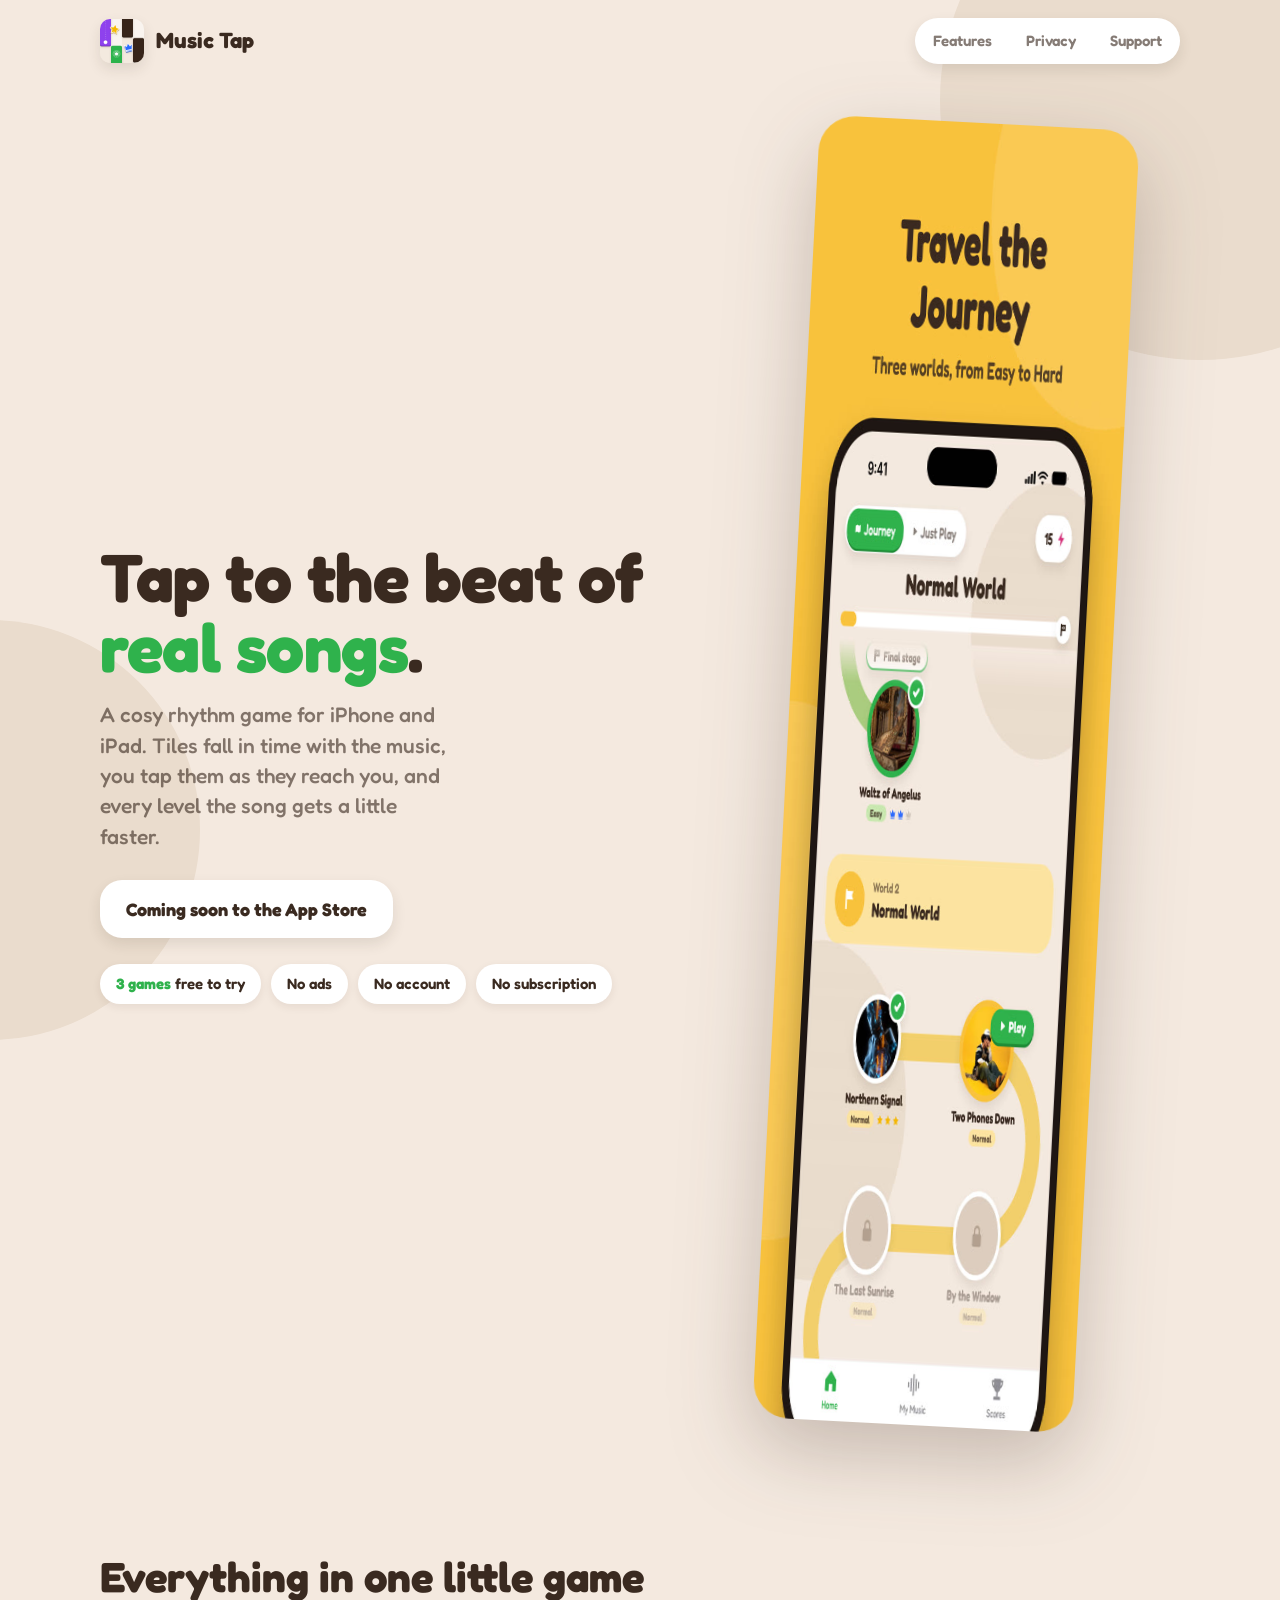
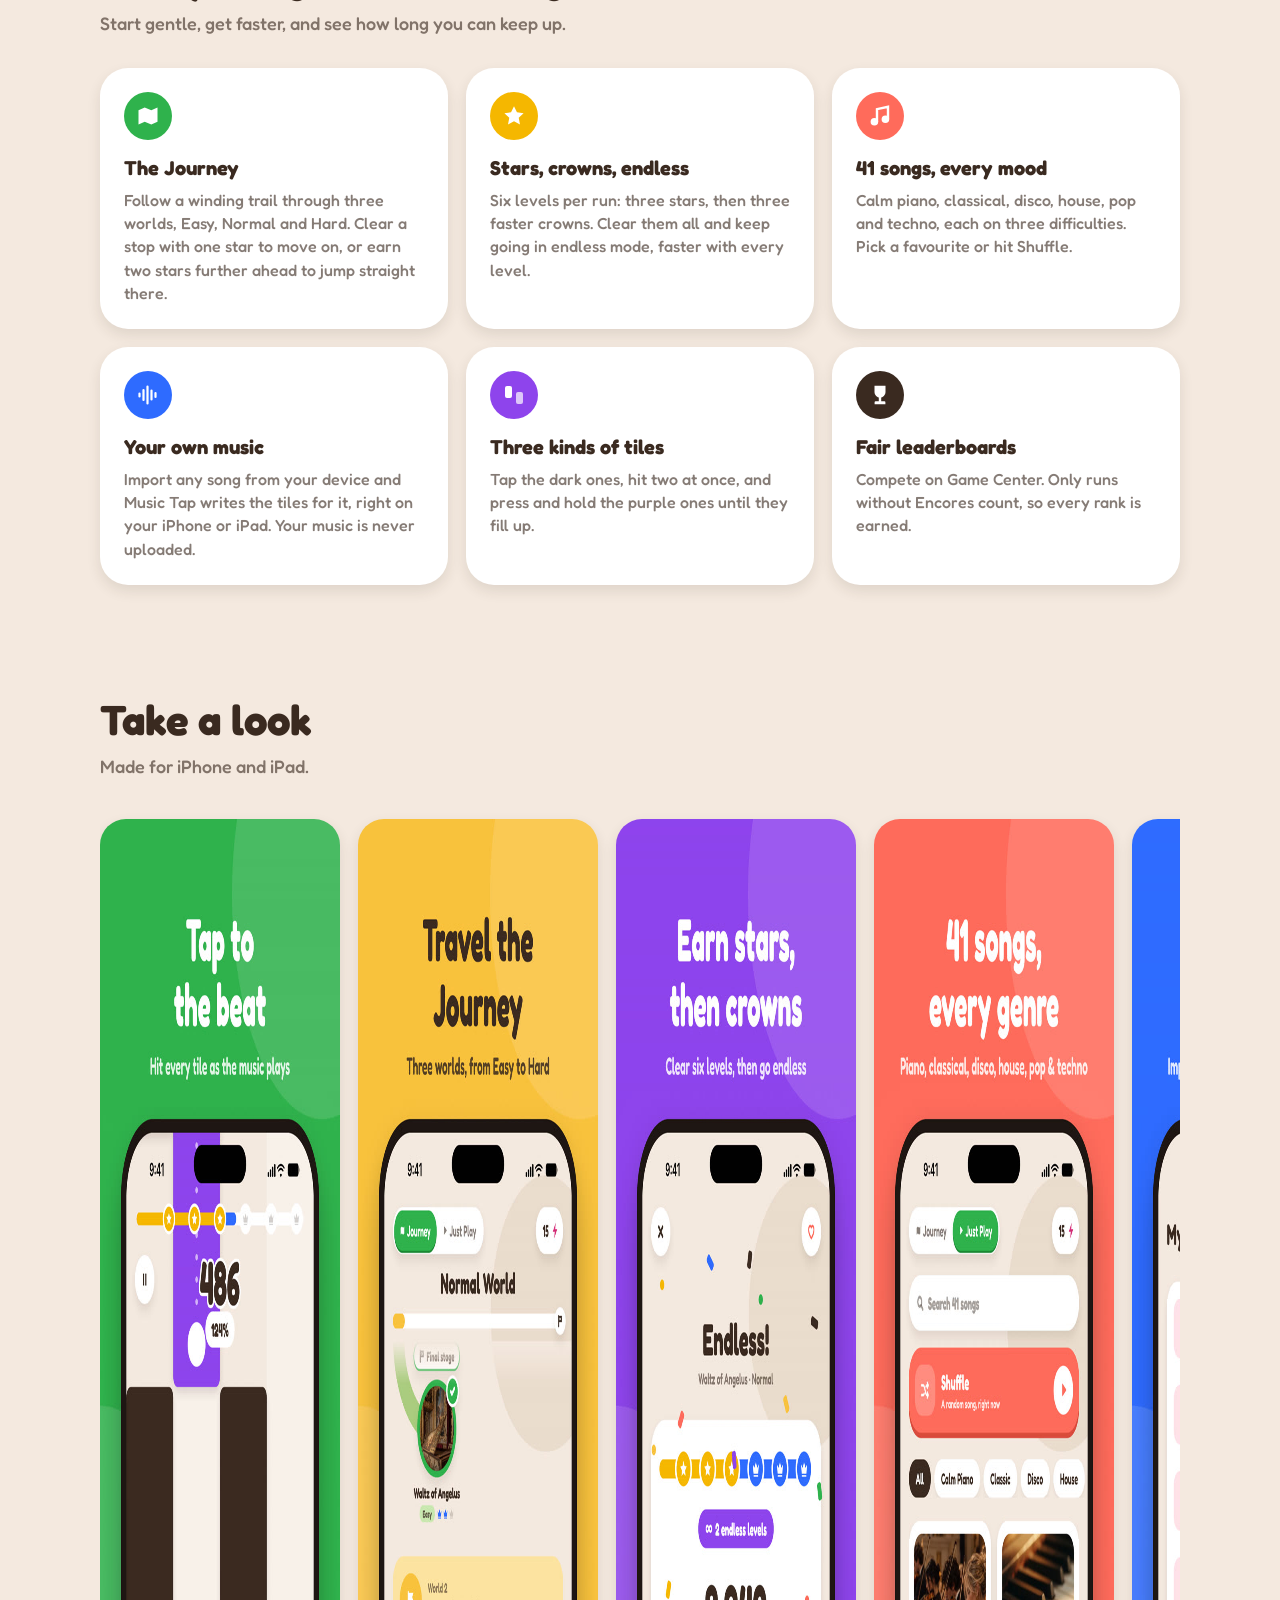
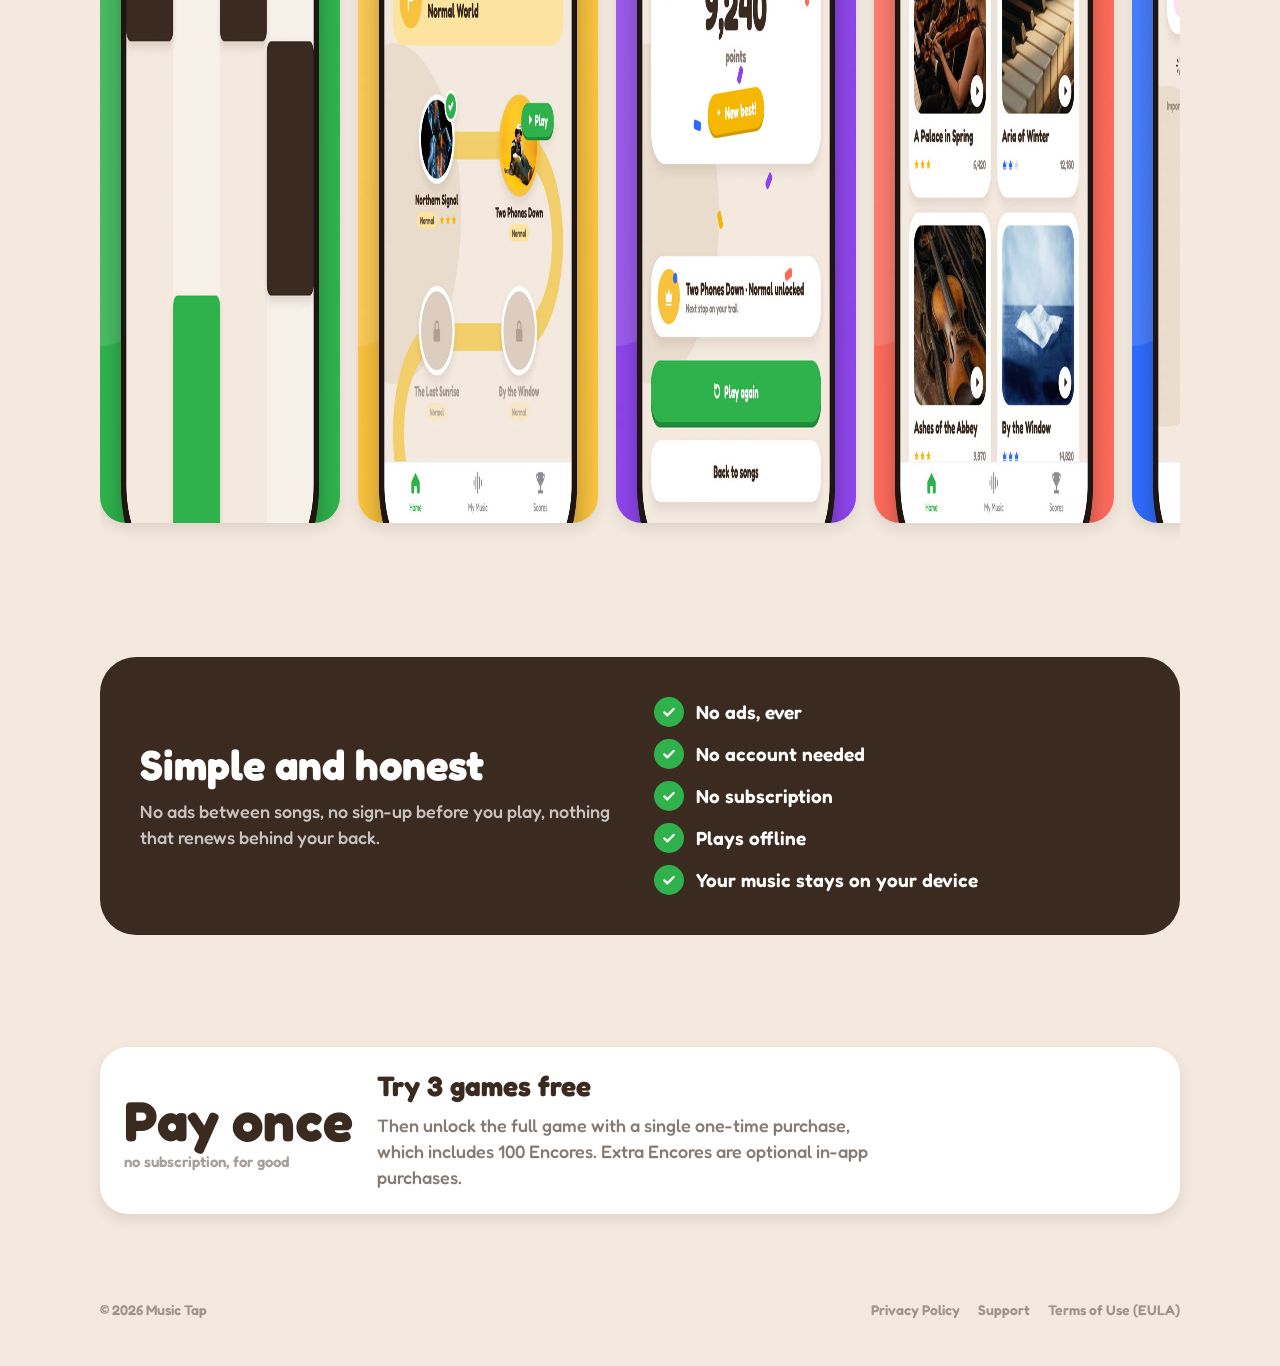
==== index.html @ 6f584c36 "Music Tap website: landing page, privacy policy and support Co-Authored-By: Claude Opus 5.5 <noreply" ====
<!doctype html>
<html lang="en-GB">
<head>
  <meta charset="utf-8">
  <meta name="viewport" content="width=device-width, initial-scale=1">
  <title>Music Tap — tap to the beat of real songs</title>
  <meta name="description" content="Music Tap is a rhythm game for iPhone and iPad: tap the tiles to the beat of real songs, travel the Journey through three worlds and play your own music. No ads, no account, no subscription.">
  <meta property="og:title" content="Music Tap — tap to the beat of real songs">
  <meta property="og:description" content="A rhythm game for iPhone and iPad. 41 songs, three worlds, your own music. No ads, no account, no subscription.">
  <meta property="og:image" content="/assets/icon-512.png">
  <meta name="theme-color" content="#F4E9DF">
  <link rel="icon" href="/assets/favicon.png">
  <link rel="apple-touch-icon" href="/assets/apple-touch-icon.png">
  <link rel="preconnect" href="https://fonts.googleapis.com">
  <link rel="preconnect" href="https://fonts.gstatic.com" crossorigin>
  <link href="https://fonts.googleapis.com/css2?family=Fredoka:wght@500;600;700&display=swap" rel="stylesheet">
  <link rel="stylesheet" href="/styles.css">
</head>
<body>
  <div class="blob" style="width:520px;height:520px;right:-180px;top:-160px"></div>
  <div class="blob" style="width:420px;height:420px;left:-220px;top:620px"></div>

  <header class="wrap top">
    <a class="brand" href="/"><img src="/assets/icon-512.png" alt=""><span>Music Tap</span></a>
    <nav class="nav" aria-label="Main">
      <a href="#features">Features</a>
      <a href="/privacy">Privacy</a>
      <a href="/support">Support</a>
    </nav>
  </header>

  <main>
    <section class="wrap hero">
      <div>
        <h1>Tap to the beat of <em>real songs</em>.</h1>
        <p class="lead">A cosy rhythm game for iPhone and iPad. Tiles fall in time with the music, you tap them as they reach you, and every level the song gets a little faster.</p>
        <div class="cta">
          <!-- Once the app is live: replace this span with
               <a class="btn" href="https://apps.apple.com/app/idXXXXXXXXXX">Download on the App Store</a> -->
          <span class="btn soon" aria-label="Coming soon to the App Store">Coming soon to the App Store</span>
        </div>
        <div class="pills">
          <span class="pill"><b>3 games</b> free to try</span>
          <span class="pill">No ads</span>
          <span class="pill">No account</span>
          <span class="pill">No subscription</span>
        </div>
      </div>
      <div class="phone"><img src="/assets/screen-2.jpg" alt="Music Tap's Journey: a winding trail of songs through the Easy and Normal worlds" width="600" height="1304"></div>
    </section>

    <section class="wrap" id="features">
      <h2>Everything in one little game</h2>
      <p class="sub">Start gentle, get faster, and see how long you can keep up.</p>
      <div class="grid">
        <article class="card">
          <div class="icon" style="background:var(--green)"><svg viewBox="0 0 24 24" fill="currentColor" aria-hidden="true"><path d="M2.5 6.2l6.2-2.6 6.6 2.6 6.2-2.6v14.2l-6.2 2.6-6.6-2.6-6.2 2.6z"/></svg></div>
          <h3>The Journey</h3>
          <p>Follow a winding trail through three worlds, Easy, Normal and Hard. Clear a stop with one star to move on, or earn two stars further ahead to jump straight there.</p>
        </article>
        <article class="card">
          <div class="icon" style="background:var(--gold)"><svg viewBox="0 0 24 24" fill="currentColor" aria-hidden="true"><path d="M12 2.3l2.95 6.05 6.65.85-4.88 4.62 1.27 6.6L12 17.2l-5.99 3.22 1.27-6.6L2.4 9.2l6.65-.85z"/></svg></div>
          <h3>Stars, crowns, endless</h3>
          <p>Six levels per run: three stars, then three faster crowns. Clear them all and keep going in endless mode, faster with every level.</p>
        </article>
        <article class="card">
          <div class="icon" style="background:var(--coral)"><svg viewBox="0 0 24 24" fill="none" stroke="currentColor" stroke-width="2.4" stroke-linecap="round" aria-hidden="true"><path d="M9 17.5V5.2l11-2.4v12.3"/><circle cx="6.4" cy="17.8" r="2.6" fill="currentColor"/><circle cx="17.4" cy="15.3" r="2.6" fill="currentColor"/></svg></div>
          <h3>41 songs, every mood</h3>
          <p>Calm piano, classical, disco, house, pop and techno, each on three difficulties. Pick a favourite or hit Shuffle.</p>
        </article>
        <article class="card">
          <div class="icon" style="background:var(--blue)"><svg viewBox="0 0 24 24" fill="none" stroke="currentColor" stroke-width="2.2" stroke-linecap="round" aria-hidden="true"><path d="M3.5 10.5v3M7.5 7v10M11.5 3.5v17M15.5 7.5v9M19.5 10v4"/></svg></div>
          <h3>Your own music</h3>
          <p>Import any song from your device and Music Tap writes the tiles for it, right on your iPhone or iPad. Your music is never uploaded.</p>
        </article>
        <article class="card">
          <div class="icon" style="background:var(--purple)"><svg viewBox="0 0 24 24" fill="currentColor" aria-hidden="true"><rect x="3" y="3" width="7" height="12" rx="2"/><rect x="14" y="9" width="7" height="12" rx="2" opacity=".7"/></svg></div>
          <h3>Three kinds of tiles</h3>
          <p>Tap the dark ones, hit two at once, and press and hold the purple ones until they fill up.</p>
        </article>
        <article class="card">
          <div class="icon" style="background:var(--ink)"><svg viewBox="0 0 24 24" fill="currentColor" aria-hidden="true"><path d="M6.5 2.8h11v6.4a5.5 5.5 0 0 1-11 0zM10.8 14.4h2.4v3.8h-2.4zM7.6 18.3h8.8a1 1 0 0 1 1 1v1.9H6.6v-1.9a1 1 0 0 1 1-1z"/></svg></div>
          <h3>Fair leaderboards</h3>
          <p>Compete on Game Center. Only runs without Encores count, so every rank is earned.</p>
        </article>
      </div>
    </section>

    <section class="wrap" aria-label="Screenshots">
      <h2>Take a look</h2>
      <p class="sub">Made for iPhone and iPad.</p>
      <div class="shots">
        <img src="/assets/screen-1.jpg" alt="Gameplay: tap to the beat" width="600" height="1304" loading="lazy">
        <img src="/assets/screen-2.jpg" alt="The Journey through three worlds" width="600" height="1304" loading="lazy">
        <img src="/assets/screen-3.jpg" alt="Results: earn stars, then crowns" width="600" height="1304" loading="lazy">
        <img src="/assets/screen-4.jpg" alt="Just Play: 41 songs in every genre" width="600" height="1304" loading="lazy">
        <img src="/assets/screen-5.jpg" alt="My Music: play your own songs" width="600" height="1304" loading="lazy">
      </div>
    </section>

    <section class="wrap">
      <div class="band">
        <div>
          <h2>Simple and honest</h2>
          <p class="sub">No ads between songs, no sign-up before you play, nothing that renews behind your back.</p>
        </div>
        <ul class="checks">
          <li>No ads, ever</li>
          <li>No account needed</li>
          <li>No subscription</li>
          <li>Plays offline</li>
          <li>Your music stays on your device</li>
        </ul>
      </div>
    </section>

    <section class="wrap">
      <div class="card price">
        <div class="big">Pay once<small>no subscription, for good</small></div>
        <div>
          <h2 style="font-size:28px">Try 3 games free</h2>
          <p class="sub" style="margin:0">Then unlock the full game with a single one-time purchase, which includes 100 Encores. Extra Encores are optional in-app purchases.</p>
        </div>
      </div>
    </section>
  </main>

  <footer class="wrap">
    <span>© 2026 Music Tap</span>
    <nav aria-label="Legal">
      <a href="/privacy">Privacy Policy</a>
      <a href="/support">Support</a>
      <a href="https://www.apple.com/legal/internet-services/itunes/dev/stdeula/">Terms of Use (EULA)</a>
    </nav>
  </footer>
</body>
</html>
---- styles.css ----
/* Music Tap — the app's "Song Trail" look: warm sand, ink text, Fredoka, white rounded cards, chunky green 3D buttons. */
:root {
  color-scheme: light;
  --sand: #F4E9DF;
  --blob: #EADCCD;
  --ink: #3A2A20;
  --ink-2: rgba(58, 42, 32, 0.62);
  --ink-3: rgba(58, 42, 32, 0.45);
  --white: #FFFFFF;
  --green: #2FB24C;
  --green-edge: #1F8A37;
  --coral: #FF6B5B;
  --yellow: #F9C23C;
  --purple: #8E44EC;
  --blue: #2E6BFF;
  --gold: #F5B700;
  --encore: #D6307B;
  --shadow: 0 6px 14px rgba(59, 41, 31, 0.11);
  --radius: 28px;
}

* { box-sizing: border-box; }
html { -webkit-text-size-adjust: 100%; scroll-behavior: smooth; }
body {
  margin: 0;
  background: var(--sand);
  color: var(--ink);
  font-family: "Fredoka", ui-rounded, system-ui, sans-serif;
  font-weight: 500;
  line-height: 1.45;
  overflow-x: hidden;
}
img { max-width: 100%; display: block; }
a { color: inherit; }

/* decorative soft circles, like the app's backdrop */
.blob { position: absolute; border-radius: 50%; background: var(--blob); z-index: -1; pointer-events: none; }

.wrap { width: min(1080px, 100% - 32px); margin-inline: auto; }

/* header */
.top { display: flex; align-items: center; justify-content: space-between; gap: 16px; padding: 18px 0; }
.brand { display: flex; align-items: center; gap: 12px; text-decoration: none; font-weight: 700; font-size: 22px; }
.brand img { width: 44px; height: 44px; border-radius: 10px; box-shadow: var(--shadow); }
.nav { display: flex; gap: 6px; background: var(--white); padding: 4px; border-radius: 999px; box-shadow: var(--shadow); }
.nav a { text-decoration: none; font-weight: 600; font-size: 15px; color: var(--ink-2); padding: 8px 14px; border-radius: 999px; }
.nav a:hover, .nav a[aria-current="page"] { background: var(--green); color: var(--white); }

/* hero */
.hero { position: relative; display: grid; grid-template-columns: 1.1fr 0.9fr; gap: 40px; align-items: center; padding: 40px 0 72px; }
.hero h1 { font-size: clamp(40px, 6vw, 68px); line-height: 1.02; margin: 0 0 18px; font-weight: 700; letter-spacing: -0.5px; }
.hero h1 em { font-style: normal; color: var(--green); }
.hero p.lead { font-size: clamp(18px, 2.2vw, 21px); color: var(--ink-2); margin: 0 0 28px; max-width: 30ch; }
.hero .phone { justify-self: center; width: min(320px, 80vw); transform: rotate(3deg); filter: drop-shadow(0 30px 40px rgba(59, 41, 31, 0.25)); }
.hero .phone img { border-radius: 36px; }

.cta { display: flex; flex-wrap: wrap; align-items: center; gap: 14px; }
.btn {
  display: inline-flex; align-items: center; gap: 10px; text-decoration: none;
  background: var(--green); color: var(--white); font-weight: 700; font-size: 18px;
  padding: 0 26px; height: 58px; border-radius: 22px; box-shadow: 0 5px 0 var(--green-edge);
  transition: transform .15s ease;
}
.btn:hover { transform: translateY(-2px); }
.btn:active { transform: translateY(3px); box-shadow: 0 2px 0 var(--green-edge); }
.btn.soon { background: var(--white); color: var(--ink); box-shadow: var(--shadow); cursor: default; }
.btn.soon:hover { transform: none; }
.note { color: var(--ink-3); font-size: 14px; font-weight: 600; }

/* pills */
.pills { display: flex; flex-wrap: wrap; gap: 10px; margin-top: 26px; }
.pill { background: var(--white); border-radius: 999px; padding: 9px 16px; font-weight: 600; font-size: 15px; box-shadow: 0 3px 8px rgba(59, 41, 31, 0.08); }
.pill b { color: var(--green); }

/* sections */
section { padding: 56px 0; }
h2 { font-size: clamp(30px, 4vw, 42px); margin: 0 0 10px; font-weight: 700; line-height: 1.1; }
.sub { color: var(--ink-2); font-size: 18px; margin: 0 0 32px; max-width: 52ch; }

.grid { display: grid; grid-template-columns: repeat(3, 1fr); gap: 18px; }
.card { background: var(--white); border-radius: var(--radius); padding: 24px; box-shadow: var(--shadow); }
.card h3 { margin: 14px 0 6px; font-size: 20px; font-weight: 700; }
.card p { margin: 0; color: var(--ink-2); }
.icon { width: 48px; height: 48px; border-radius: 50%; display: grid; place-items: center; color: var(--white); }
.icon svg { width: 24px; height: 24px; }

/* screenshot strip */
.shots { display: flex; gap: 18px; overflow-x: auto; padding: 8px 4px 22px; scroll-snap-type: x mandatory; scrollbar-width: thin; }
.shots img { width: 240px; flex: none; border-radius: 26px; box-shadow: var(--shadow); scroll-snap-align: start; }

/* honest band */
.band { background: var(--ink); color: var(--white); border-radius: 36px; padding: 40px; display: grid; grid-template-columns: 1fr 1fr; gap: 28px; align-items: center; }
.band h2 { color: var(--white); }
.band .sub { color: rgba(255, 255, 255, 0.72); margin: 0; }
.checks { list-style: none; margin: 0; padding: 0; display: grid; gap: 12px; }
.checks li { display: flex; align-items: center; gap: 12px; font-weight: 600; font-size: 19px; }
.checks li::before { content: ""; width: 30px; height: 30px; flex: none; border-radius: 50%; background: var(--green) url("data:image/svg+xml,%3Csvg xmlns='http://www.w3.org/2000/svg' viewBox='0 0 24 24'%3E%3Cpath d='M5 12.6l4.4 4.4L19 7.4' stroke='white' stroke-width='3.4' fill='none' stroke-linecap='round' stroke-linejoin='round'/%3E%3C/svg%3E") center / 16px no-repeat; }

/* price card */
.price { display: grid; grid-template-columns: auto 1fr; gap: 24px; align-items: center; }
.price .big { font-size: 56px; font-weight: 700; line-height: 1; }
.price .big small { display: block; font-size: 15px; color: var(--ink-3); font-weight: 600; margin-top: 6px; }

/* legal / support pages */
.doc { background: var(--white); border-radius: 32px; padding: clamp(24px, 5vw, 48px); box-shadow: var(--shadow); margin: 20px 0 60px; }
.doc h1 { font-size: clamp(32px, 5vw, 44px); margin: 0 0 6px; font-weight: 700; line-height: 1.1; }
.doc h2 { font-size: 22px; margin: 30px 0 8px; }
.doc p, .doc li { color: var(--ink-2); font-size: 17px; }
.doc .meta { color: var(--ink-3); font-weight: 600; margin: 0 0 24px; }
.doc a { color: var(--green-edge); font-weight: 600; }
details { border-top: 1px solid rgba(58, 42, 32, 0.08); padding: 14px 0; }
details:first-of-type { border-top: 0; }
summary { cursor: pointer; font-weight: 700; font-size: 18px; color: var(--ink); list-style: none; display: flex; justify-content: space-between; gap: 12px; }
summary::-webkit-details-marker { display: none; }
summary::after { content: "+"; color: var(--green); font-size: 24px; line-height: 1; }
details[open] summary::after { content: "–"; }
details p { margin: 10px 0 0; }

/* footer */
footer { padding: 30px 0 46px; color: var(--ink-3); font-weight: 600; font-size: 14px; display: flex; flex-wrap: wrap; justify-content: space-between; gap: 14px; }
footer nav { display: flex; gap: 18px; flex-wrap: wrap; }
footer a { text-decoration: none; }
footer a:hover { color: var(--ink); }

@media (max-width: 860px) {
  .hero { grid-template-columns: 1fr; text-align: center; padding-top: 16px; }
  .hero p.lead { margin-inline: auto; }
  .cta, .pills { justify-content: center; }
  .grid { grid-template-columns: 1fr 1fr; }
  .band { grid-template-columns: 1fr; padding: 30px 24px; }
}
@media (max-width: 560px) {
  .grid { grid-template-columns: 1fr; }
  .nav a { padding: 8px 10px; font-size: 14px; }
  .brand span { display: none; }
  .price { grid-template-columns: 1fr; text-align: center; }
  .shots img { width: 200px; }
}
@media (prefers-reduced-motion: reduce) { html { scroll-behavior: auto; } .btn { transition: none; } }
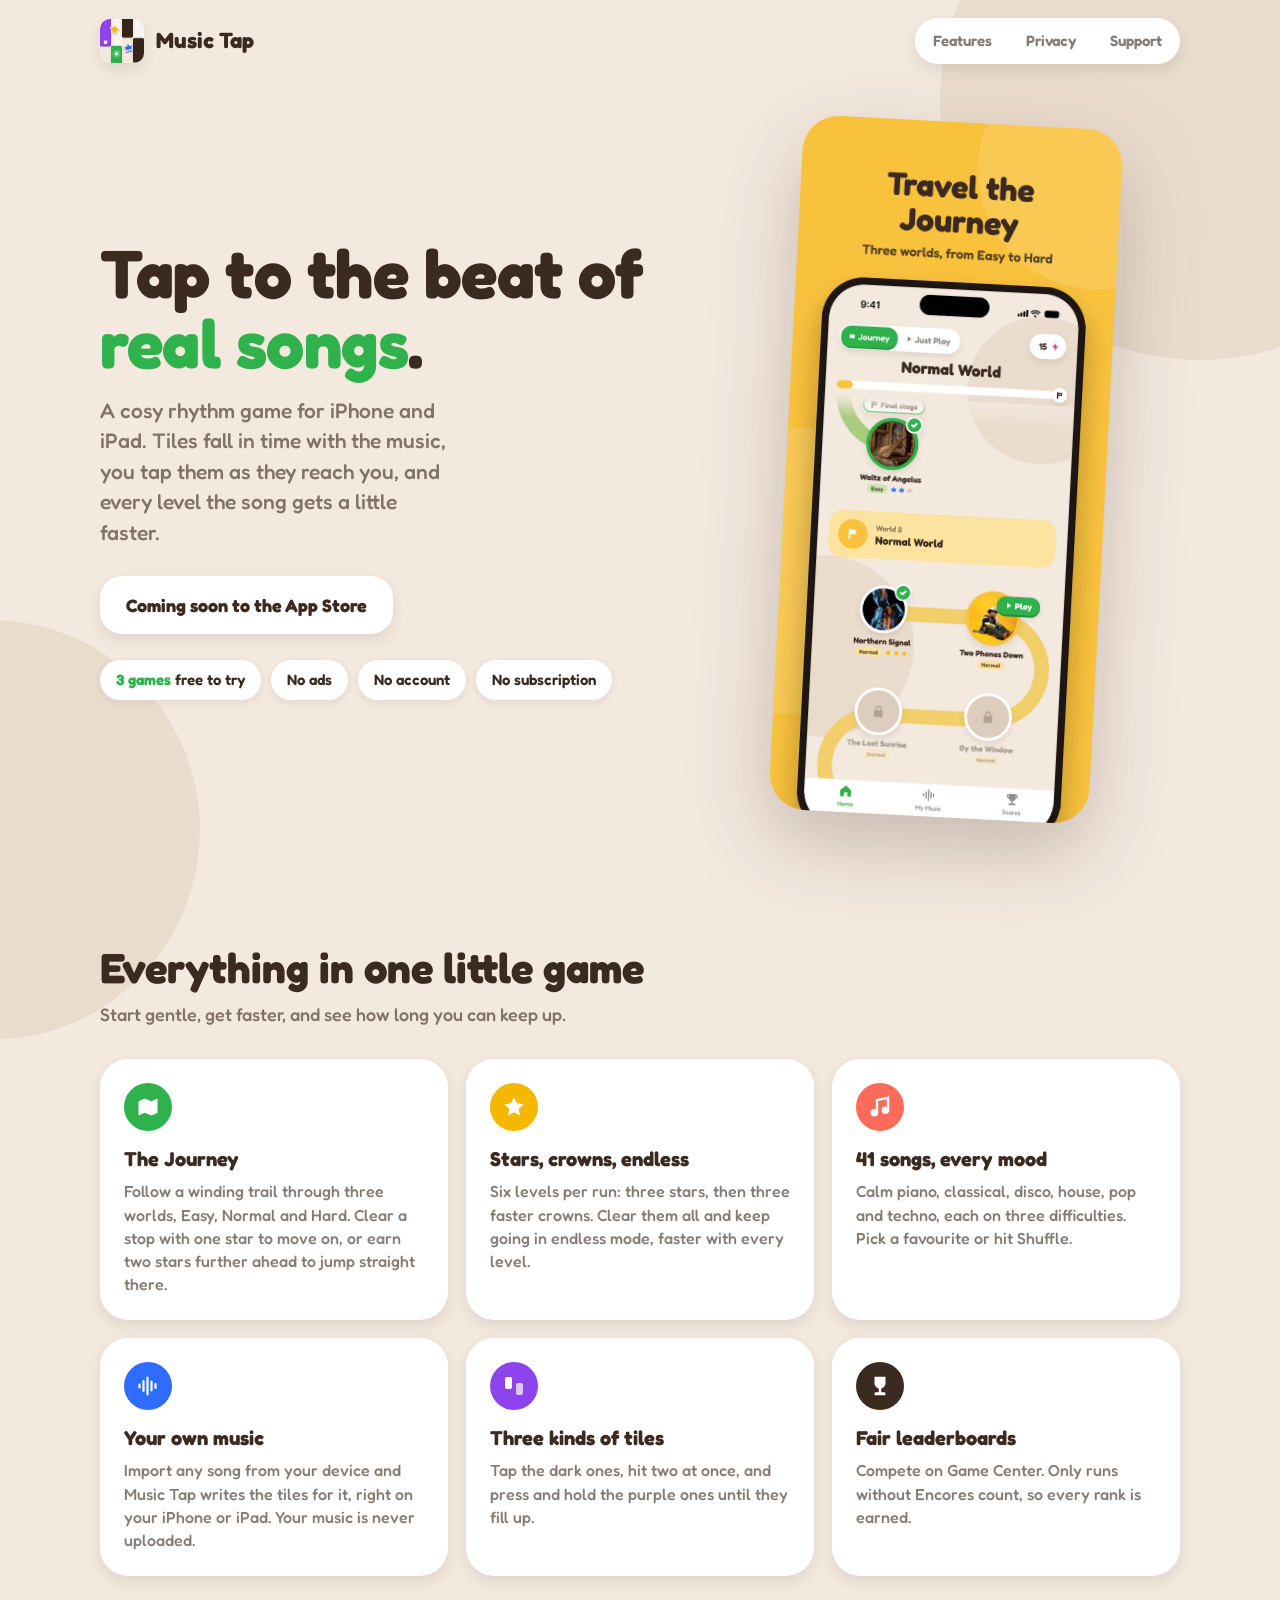
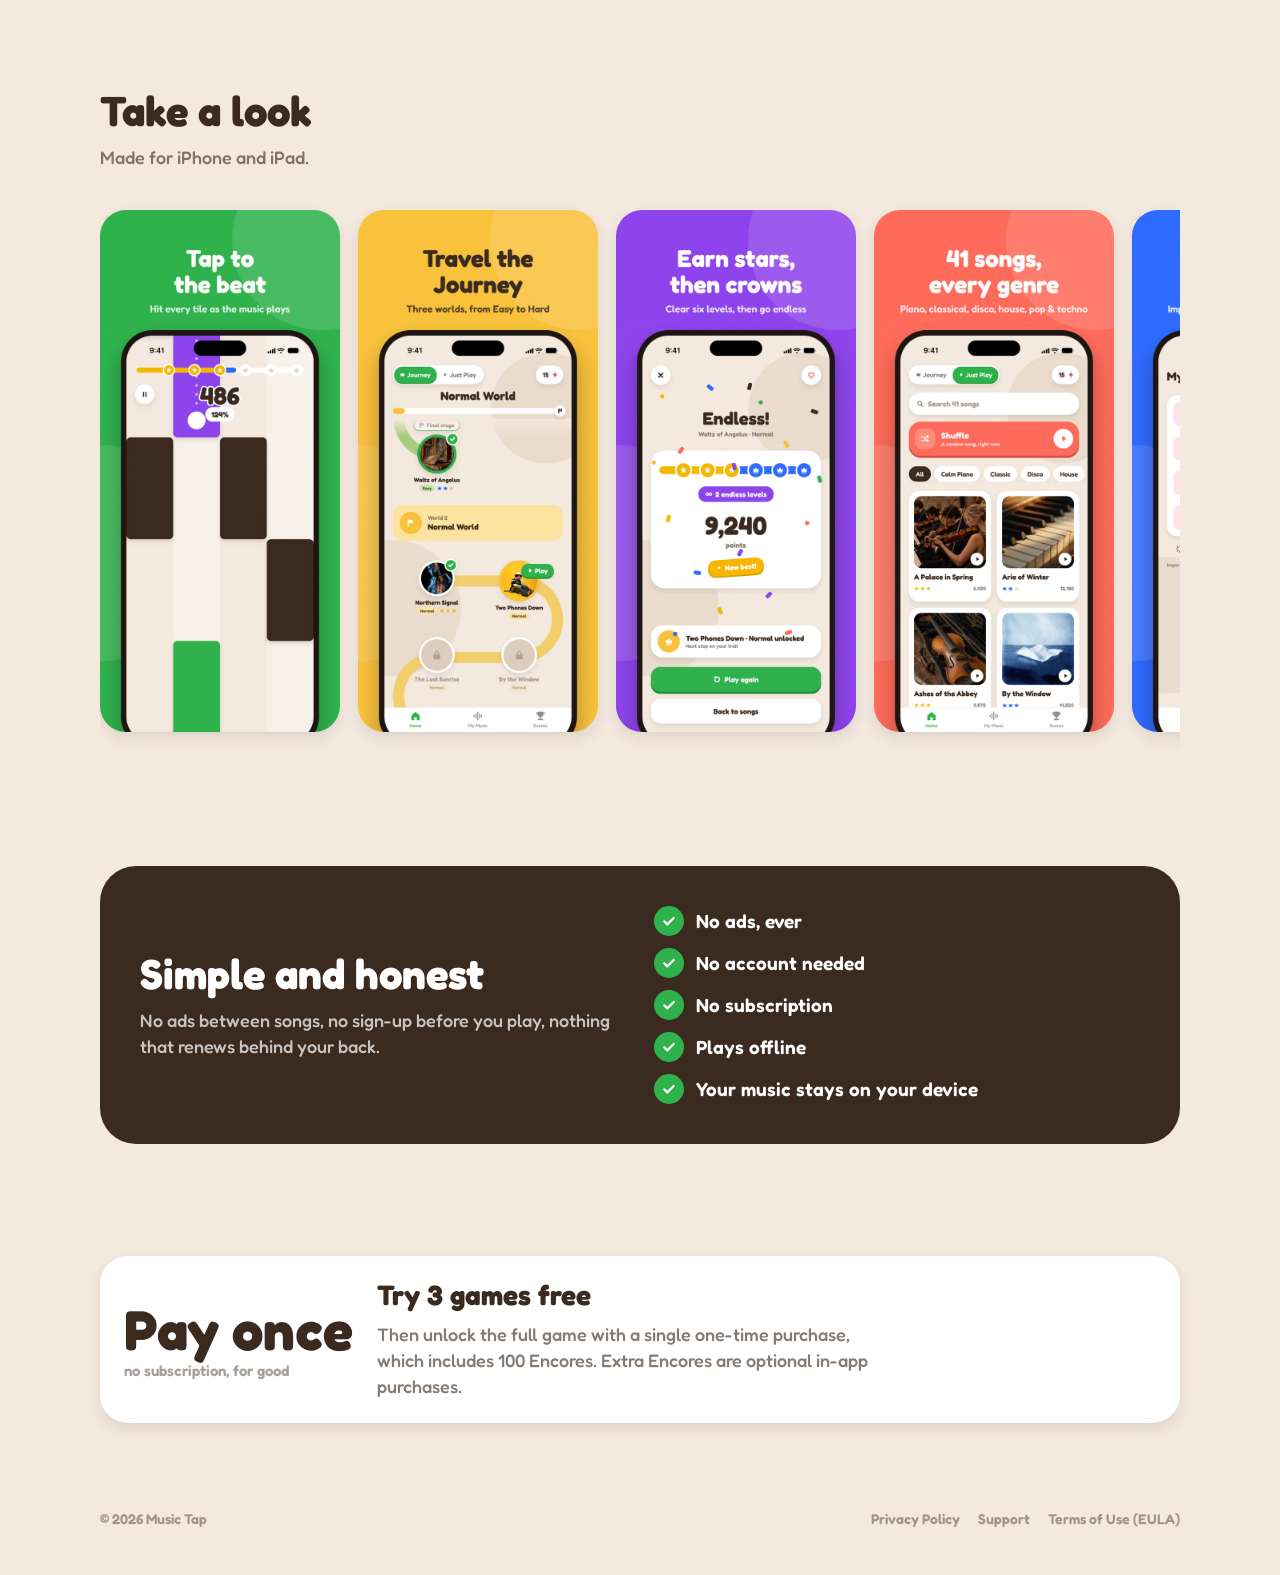
==== commit d9a89627: "Self-host Fredoka (no Google Fonts), add GDPR hosting/email/rights sections, say 3 free games instea" ====
--- a/index.html
+++ b/index.html
@@ -11,9 +11,7 @@
   <meta name="theme-color" content="#F4E9DF">
   <link rel="icon" href="/assets/favicon.png">
   <link rel="apple-touch-icon" href="/assets/apple-touch-icon.png">
-  <link rel="preconnect" href="https://fonts.googleapis.com">
-  <link rel="preconnect" href="https://fonts.gstatic.com" crossorigin>
-  <link href="https://fonts.googleapis.com/css2?family=Fredoka:wght@500;600;700&display=swap" rel="stylesheet">
+  <link rel="preload" href="/assets/fonts/Fredoka.ttf" as="font" type="font/ttf" crossorigin>
   <link rel="stylesheet" href="/styles.css">
 </head>
 <body>
--- a/styles.css
+++ b/styles.css
@@ -1,4 +1,11 @@
 /* Music Tap — the app's "Song Trail" look: warm sand, ink text, Fredoka, white rounded cards, chunky green 3D buttons. */
+/* Fredoka is served from this site (variable font, OFL in assets/fonts): no request to Google Fonts, so no visitor IPs go to Google */
+@font-face {
+  font-family: "Fredoka";
+  src: url("/assets/fonts/Fredoka.ttf") format("truetype");
+  font-weight: 300 700;
+  font-display: swap;
+}
 :root {
   color-scheme: light;
   --sand: #F4E9DF;
@@ -30,7 +37,7 @@
   line-height: 1.45;
   overflow-x: hidden;
 }
-img { max-width: 100%; display: block; }
+img { max-width: 100%; height: auto; display: block; }  /* height follows width, or the width/height attributes squash it */
 a { color: inherit; }
 
 /* decorative soft circles, like the app's backdrop */
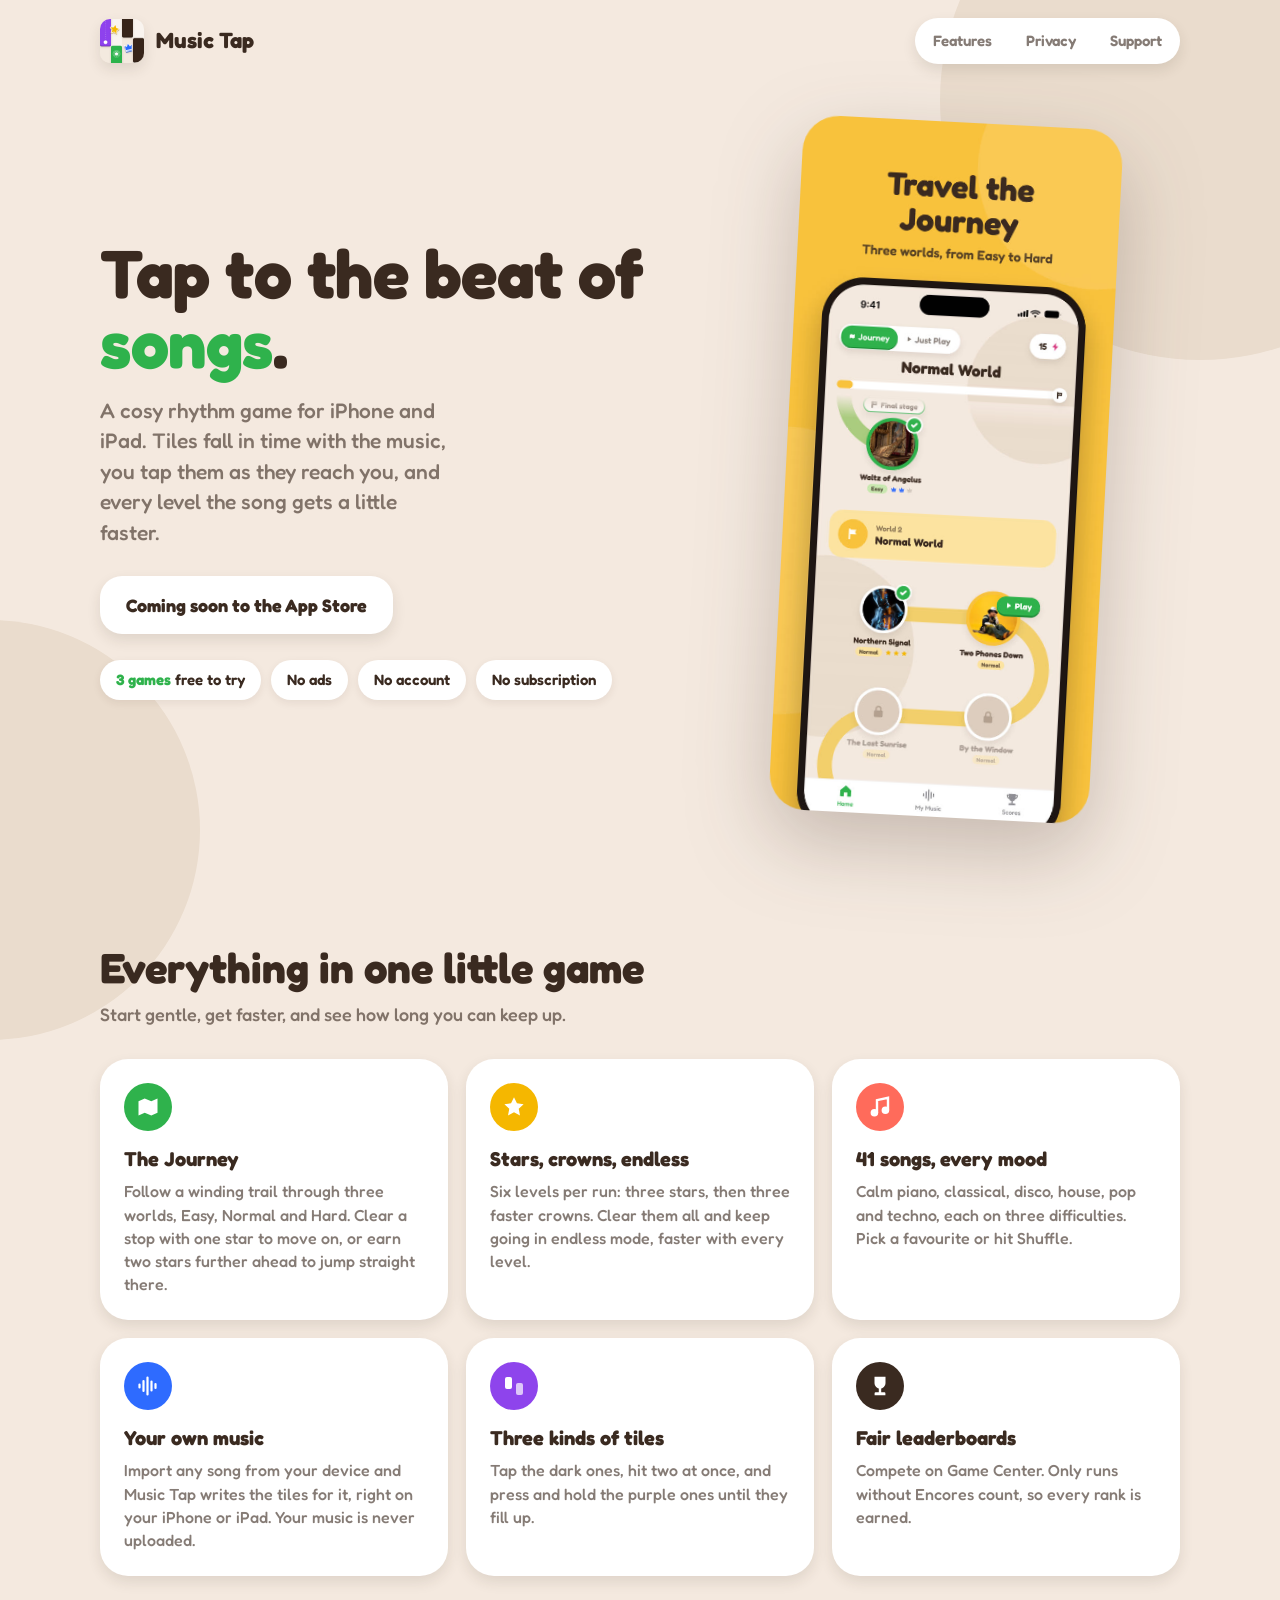
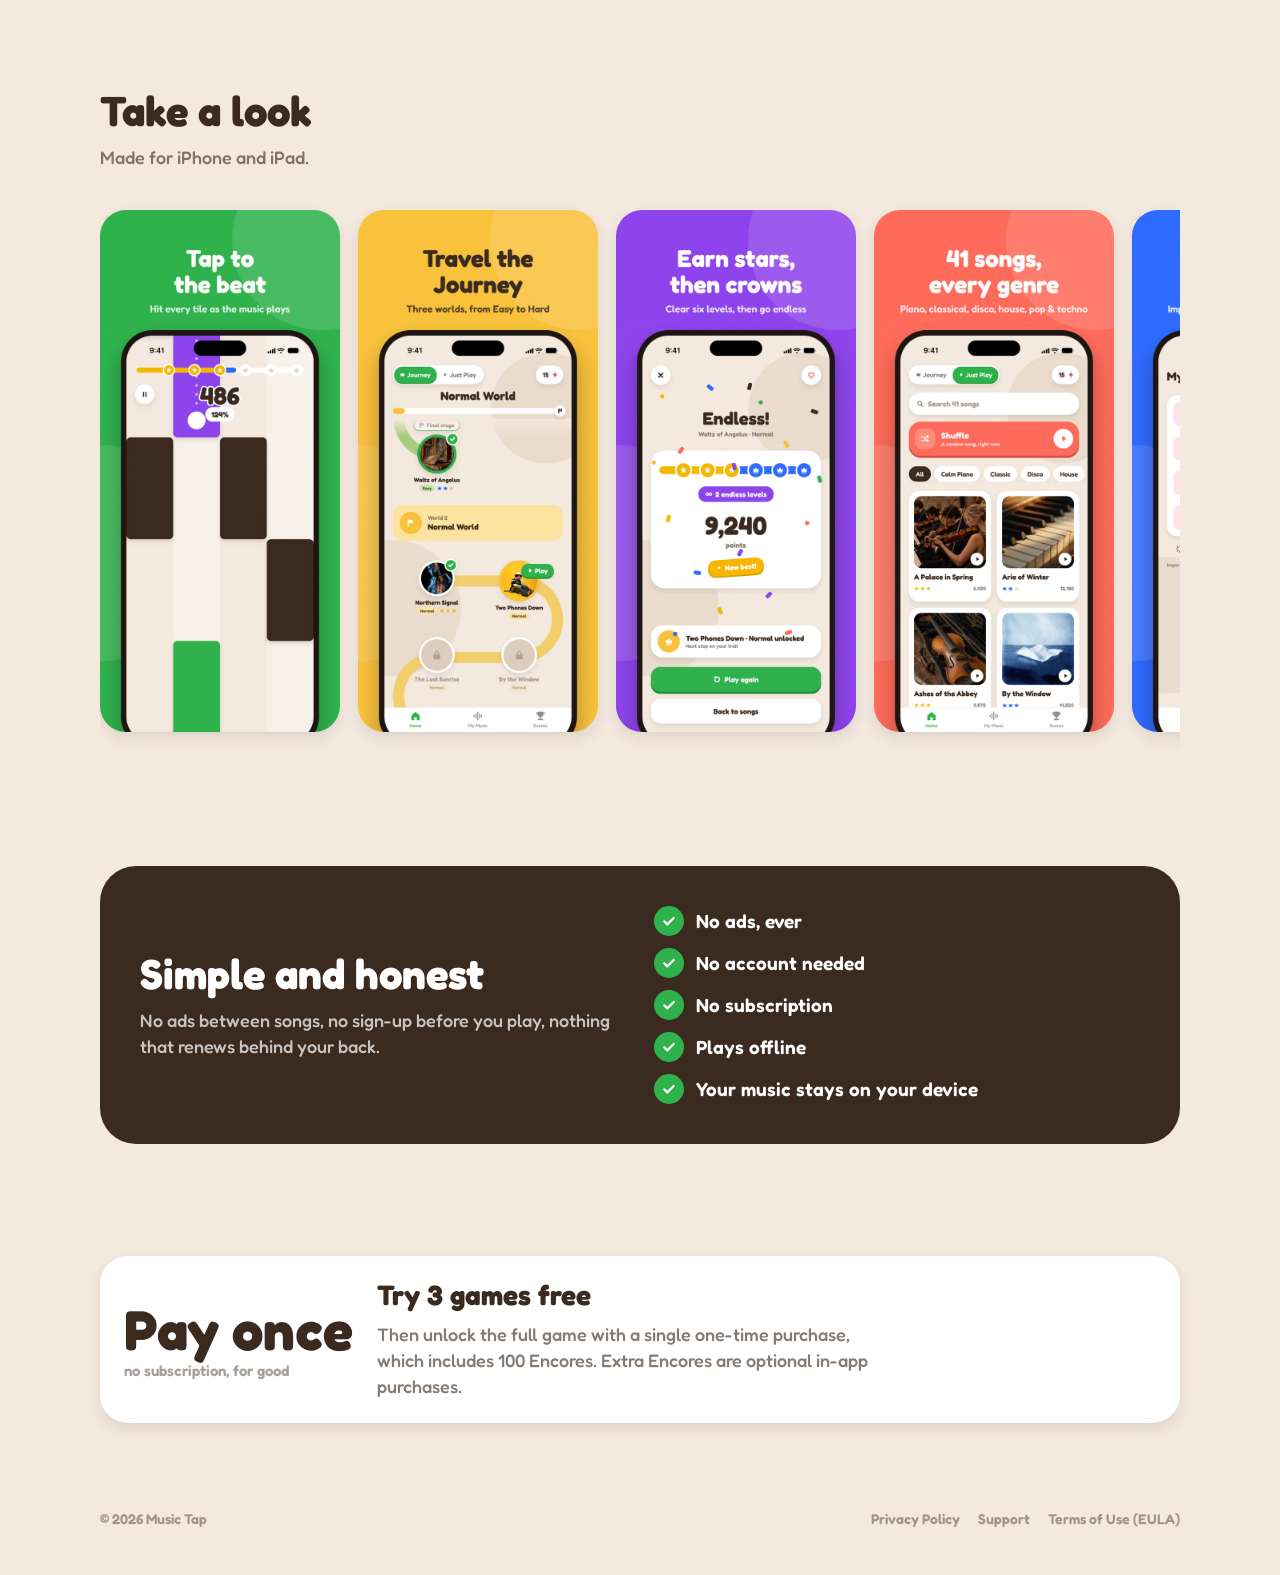
==== commit 6541dab9: "Call them songs, not real songs Co-Authored-By: Claude Opus 5.5 <noreply@anthropic.com>" ====
--- a/index.html
+++ b/index.html
@@ -3,9 +3,9 @@
 <head>
   <meta charset="utf-8">
   <meta name="viewport" content="width=device-width, initial-scale=1">
-  <title>Music Tap — tap to the beat of real songs</title>
-  <meta name="description" content="Music Tap is a rhythm game for iPhone and iPad: tap the tiles to the beat of real songs, travel the Journey through three worlds and play your own music. No ads, no account, no subscription.">
-  <meta property="og:title" content="Music Tap — tap to the beat of real songs">
+  <title>Music Tap — tap to the beat of songs</title>
+  <meta name="description" content="Music Tap is a rhythm game for iPhone and iPad: tap the tiles to the beat of songs, travel the Journey through three worlds and play your own music. No ads, no account, no subscription.">
+  <meta property="og:title" content="Music Tap — tap to the beat of songs">
   <meta property="og:description" content="A rhythm game for iPhone and iPad. 41 songs, three worlds, your own music. No ads, no account, no subscription.">
   <meta property="og:image" content="/assets/icon-512.png">
   <meta name="theme-color" content="#F4E9DF">
@@ -30,7 +30,7 @@
   <main>
     <section class="wrap hero">
       <div>
-        <h1>Tap to the beat of <em>real songs</em>.</h1>
+        <h1>Tap to the beat of <em>songs</em>.</h1>
         <p class="lead">A cosy rhythm game for iPhone and iPad. Tiles fall in time with the music, you tap them as they reach you, and every level the song gets a little faster.</p>
         <div class="cta">
           <!-- Once the app is live: replace this span with
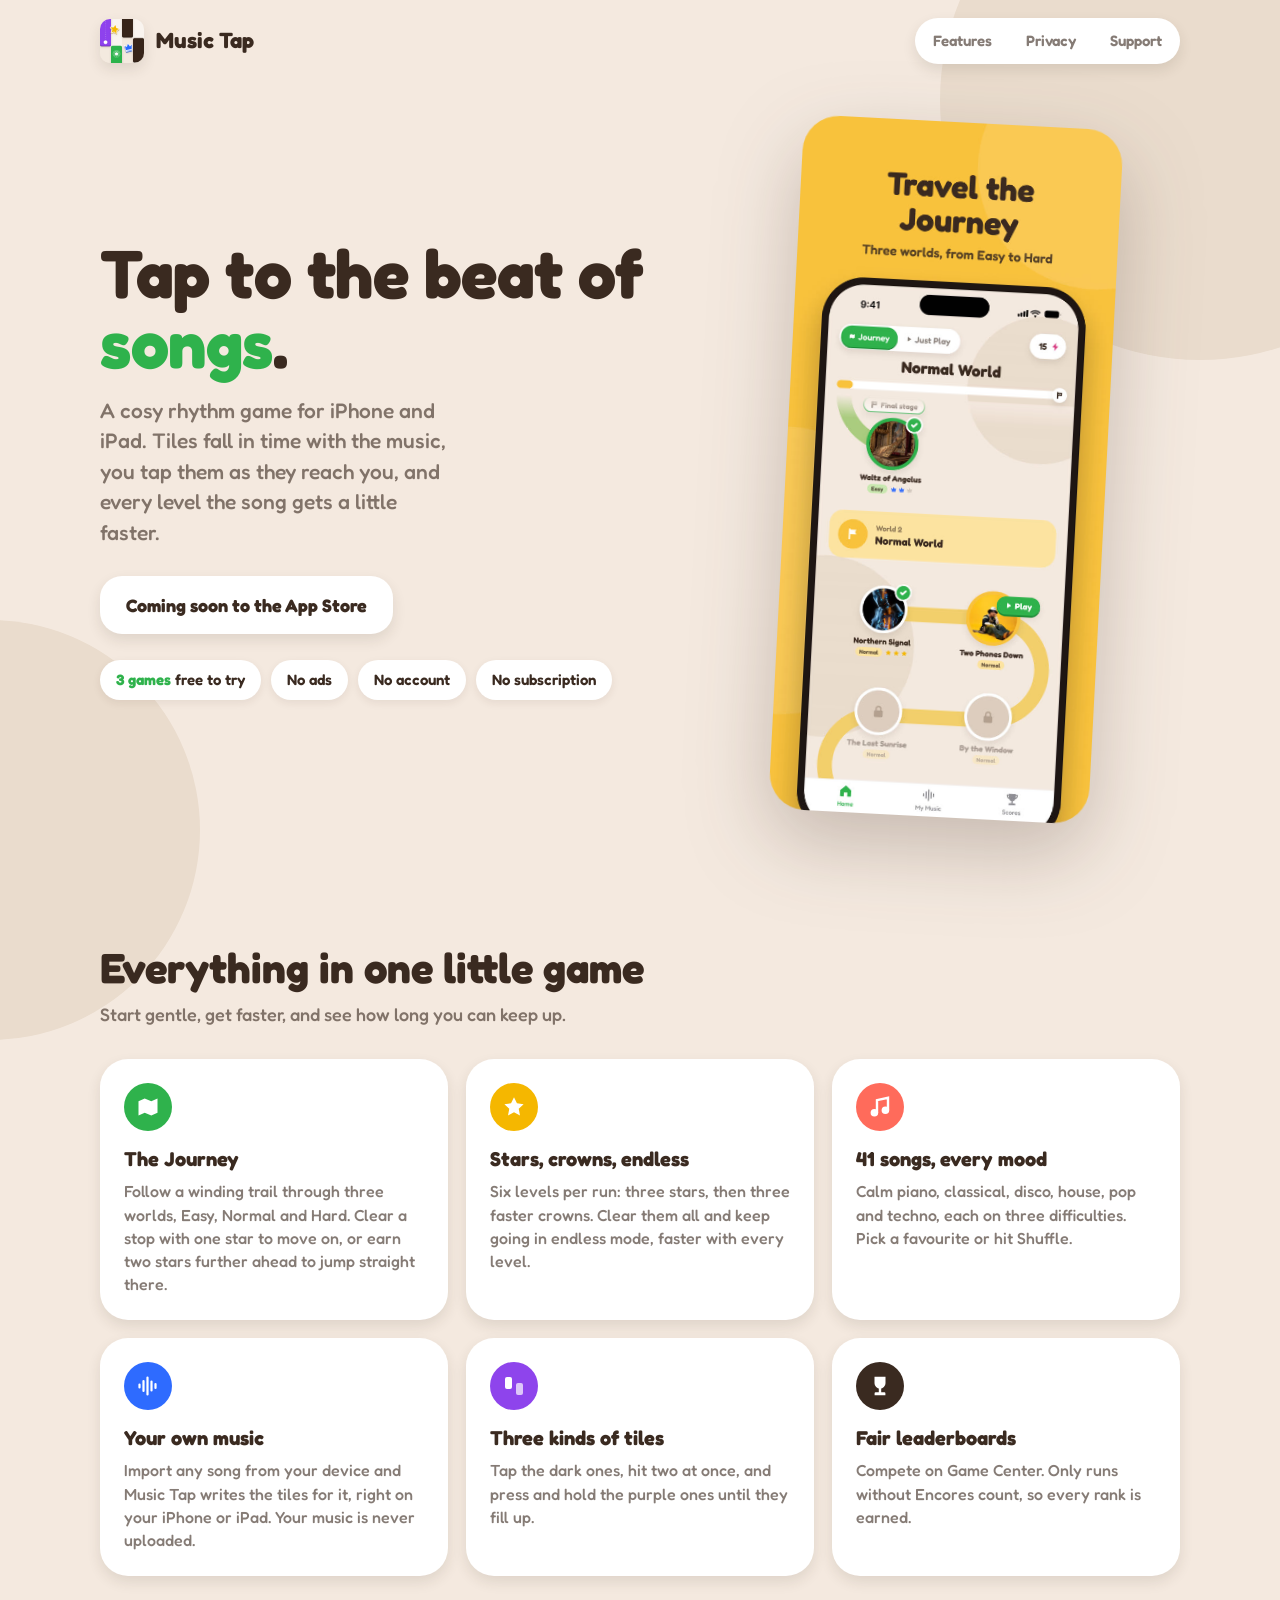
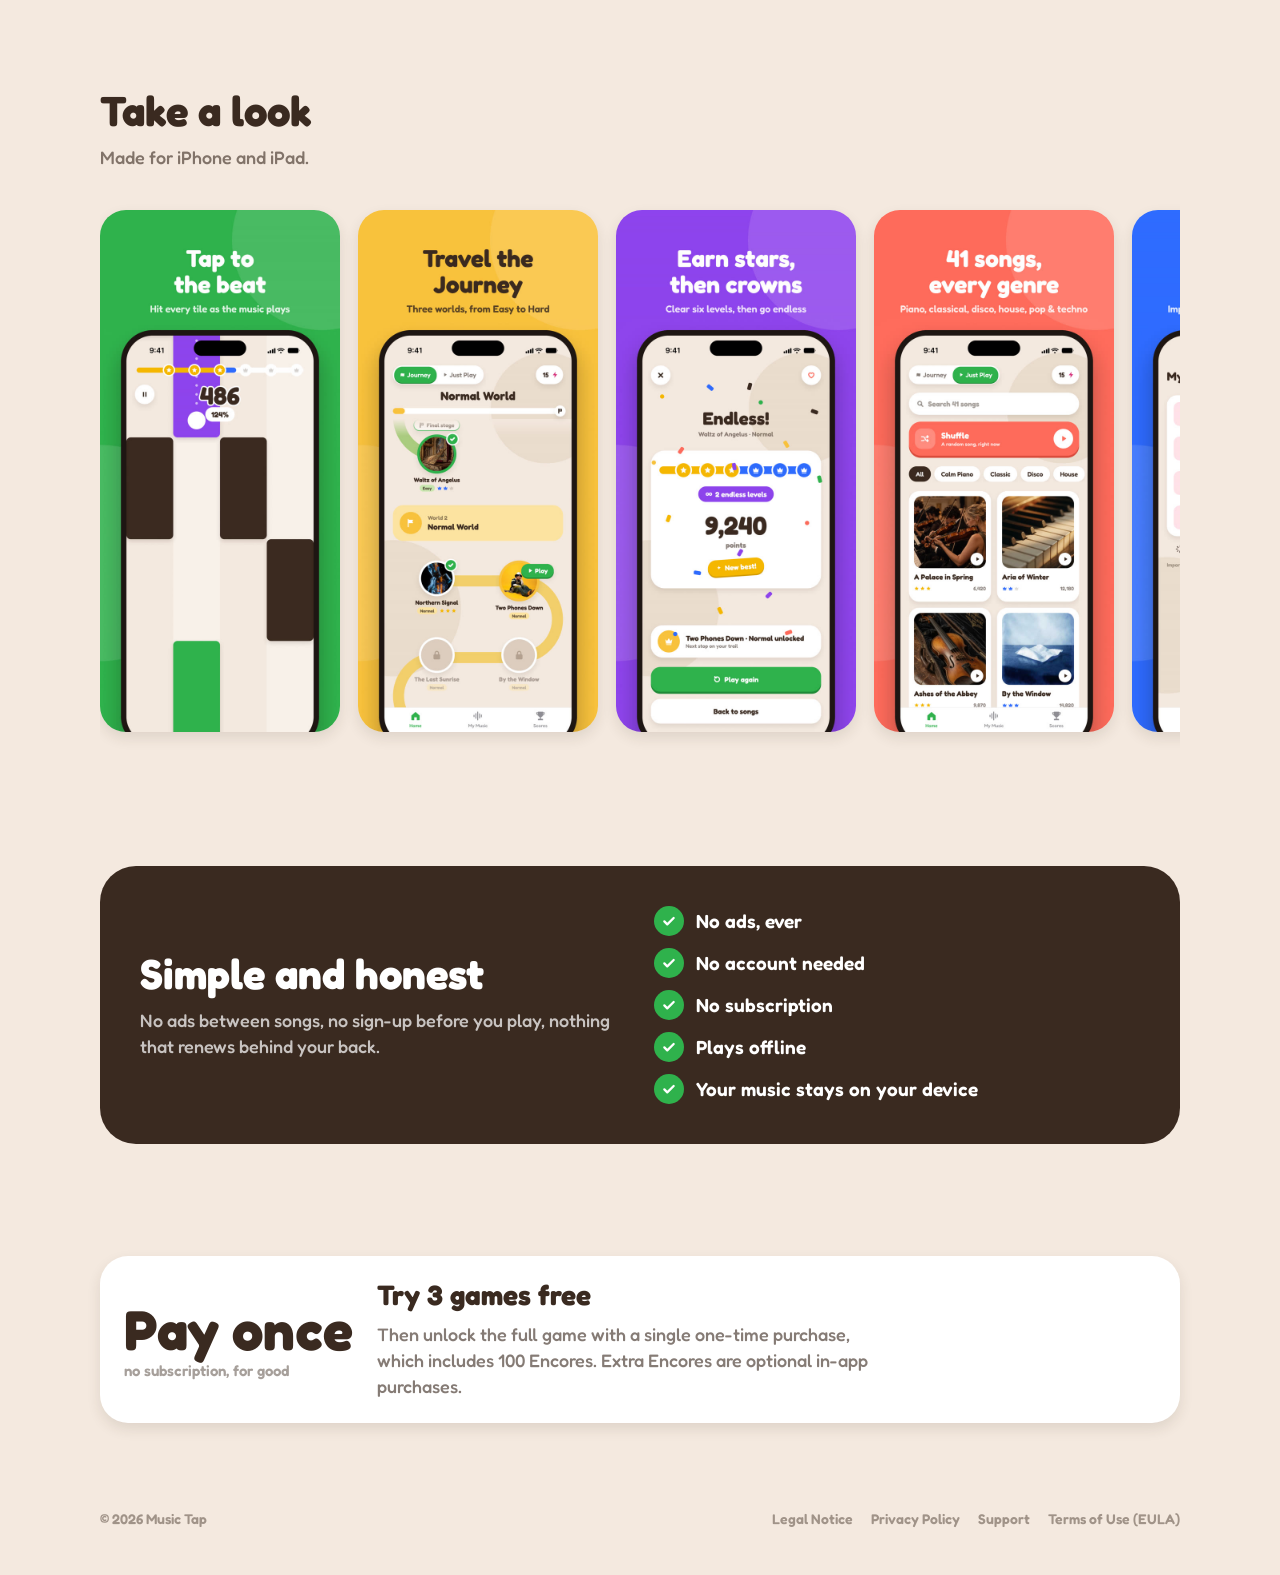
==== commit 25be1a3f: "Add legal notice (Impressum) with placeholders, link it in every footer, name the controller in the " ====
--- a/index.html
+++ b/index.html
@@ -126,6 +126,7 @@
   <footer class="wrap">
     <span>© 2026 Music Tap</span>
     <nav aria-label="Legal">
+      <a href="/impressum">Legal Notice</a>
       <a href="/privacy">Privacy Policy</a>
       <a href="/support">Support</a>
       <a href="https://www.apple.com/legal/internet-services/itunes/dev/stdeula/">Terms of Use (EULA)</a>
